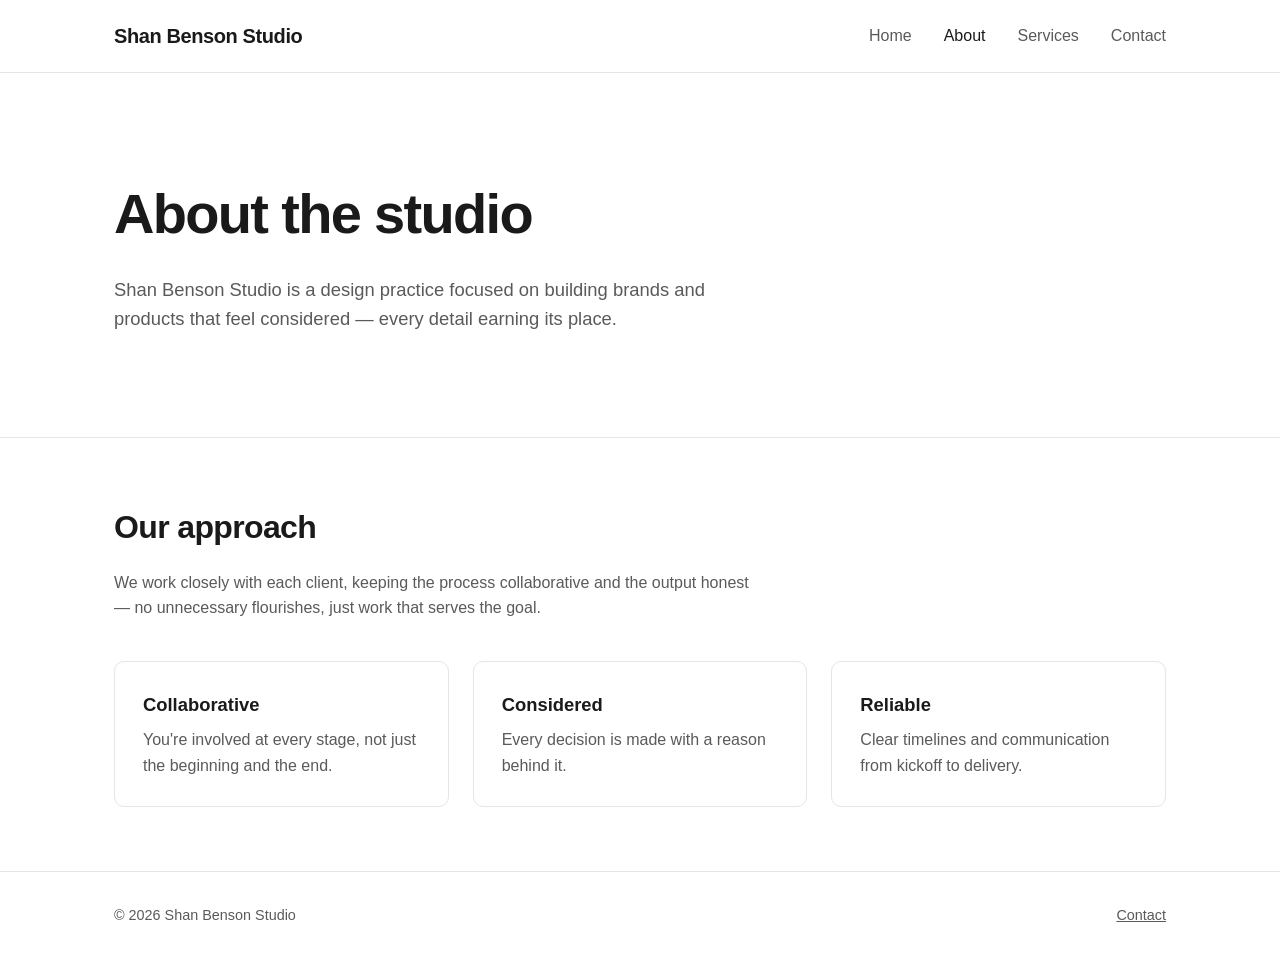
==== about.html @ 9992d344 "Add initial studio website (Home, About, Services, Contact) Static HTML/CSS/JS site with responsive " ====
<!DOCTYPE html>
<html lang="en">
<head>
  <meta charset="UTF-8">
  <meta name="viewport" content="width=device-width, initial-scale=1.0">
  <title>About — Shan Benson Studio</title>
  <meta name="description" content="Learn about Shan Benson Studio.">
  <link rel="stylesheet" href="css/style.css">
</head>
<body>
  <header class="site-header">
    <div class="container">
      <a href="index.html" class="logo">Shan Benson Studio</a>
      <button class="nav-toggle" aria-label="Toggle navigation">&#9776;</button>
      <ul class="nav-links">
        <li><a href="index.html">Home</a></li>
        <li><a href="about.html" aria-current="page">About</a></li>
        <li><a href="services.html">Services</a></li>
        <li><a href="contact.html">Contact</a></li>
      </ul>
    </div>
  </header>

  <main>
    <section class="hero">
      <div class="container">
        <h1>About the studio</h1>
        <p>Shan Benson Studio is a design practice focused on building brands and products that feel considered — every detail earning its place.</p>
      </div>
    </section>

    <section>
      <div class="container">
        <h2 class="section-title">Our approach</h2>
        <p class="section-lead">We work closely with each client, keeping the process collaborative and the output honest — no unnecessary flourishes, just work that serves the goal.</p>
        <div class="grid">
          <div class="card">
            <h3>Collaborative</h3>
            <p>You're involved at every stage, not just the beginning and the end.</p>
          </div>
          <div class="card">
            <h3>Considered</h3>
            <p>Every decision is made with a reason behind it.</p>
          </div>
          <div class="card">
            <h3>Reliable</h3>
            <p>Clear timelines and communication from kickoff to delivery.</p>
          </div>
        </div>
      </div>
    </section>
  </main>

  <footer class="site-footer">
    <div class="container">
      <span>&copy; <span id="year"></span> Shan Benson Studio</span>
      <span><a href="contact.html">Contact</a></span>
    </div>
  </footer>

  <script src="js/main.js"></script>
  <script>document.getElementById("year").textContent = new Date().getFullYear();</script>
</body>
</html>
---- css/style.css ----
:root {
  --color-bg: #ffffff;
  --color-text: #1a1a1a;
  --color-muted: #5a5a5a;
  --color-accent: #2b2b2b;
  --color-border: #e5e5e5;
  --max-width: 1100px;
  --font-body: -apple-system, BlinkMacSystemFont, "Segoe UI", Roboto, Helvetica, Arial, sans-serif;
}

* {
  box-sizing: border-box;
}

html, body {
  margin: 0;
  padding: 0;
}

body {
  font-family: var(--font-body);
  color: var(--color-text);
  background: var(--color-bg);
  line-height: 1.6;
}

a {
  color: inherit;
}

img {
  max-width: 100%;
  display: block;
}

.container {
  max-width: var(--max-width);
  margin: 0 auto;
  padding: 0 24px;
}

/* Header / nav */
.site-header {
  border-bottom: 1px solid var(--color-border);
  position: sticky;
  top: 0;
  background: var(--color-bg);
  z-index: 10;
}

.site-header .container {
  display: flex;
  align-items: center;
  justify-content: space-between;
  padding-top: 20px;
  padding-bottom: 20px;
}

.logo {
  font-size: 1.25rem;
  font-weight: 700;
  text-decoration: none;
  letter-spacing: -0.02em;
}

.nav-links {
  display: flex;
  gap: 32px;
  list-style: none;
  margin: 0;
  padding: 0;
}

.nav-links a {
  text-decoration: none;
  font-weight: 500;
  color: var(--color-muted);
  transition: color 0.15s ease;
}

.nav-links a:hover,
.nav-links a[aria-current="page"] {
  color: var(--color-text);
}

.nav-toggle {
  display: none;
  background: none;
  border: none;
  font-size: 1.5rem;
  cursor: pointer;
}

/* Hero */
.hero {
  padding: 96px 0 72px;
  text-align: left;
}

.hero h1 {
  font-size: clamp(2.2rem, 5vw, 3.5rem);
  margin: 0 0 16px;
  letter-spacing: -0.03em;
}

.hero p {
  font-size: 1.15rem;
  color: var(--color-muted);
  max-width: 640px;
  margin: 0 0 32px;
}

.btn {
  display: inline-block;
  padding: 12px 28px;
  border-radius: 6px;
  text-decoration: none;
  font-weight: 600;
  transition: opacity 0.15s ease;
}

.btn-primary {
  background: var(--color-accent);
  color: #fff;
}

.btn-primary:hover {
  opacity: 0.85;
}

/* Sections */
section {
  padding: 64px 0;
}

section + section {
  border-top: 1px solid var(--color-border);
}

.section-title {
  font-size: 2rem;
  margin: 0 0 16px;
  letter-spacing: -0.02em;
}

.section-lead {
  color: var(--color-muted);
  max-width: 640px;
  margin-bottom: 40px;
}

/* Grid of cards (services) */
.grid {
  display: grid;
  grid-template-columns: repeat(auto-fit, minmax(240px, 1fr));
  gap: 24px;
}

.card {
  border: 1px solid var(--color-border);
  border-radius: 10px;
  padding: 28px;
}

.card h3 {
  margin: 0 0 8px;
  font-size: 1.15rem;
}

.card p {
  margin: 0;
  color: var(--color-muted);
}

/* Contact form */
.contact-form {
  max-width: 560px;
  display: flex;
  flex-direction: column;
  gap: 16px;
}

.contact-form label {
  font-weight: 600;
  font-size: 0.9rem;
  display: block;
  margin-bottom: 6px;
}

.contact-form input,
.contact-form textarea {
  width: 100%;
  padding: 12px 14px;
  border: 1px solid var(--color-border);
  border-radius: 6px;
  font-family: inherit;
  font-size: 1rem;
}

.contact-form textarea {
  resize: vertical;
  min-height: 140px;
}

.contact-info {
  margin-top: 40px;
  color: var(--color-muted);
}

/* Footer */
.site-footer {
  border-top: 1px solid var(--color-border);
  padding: 32px 0;
  color: var(--color-muted);
  font-size: 0.9rem;
}

.site-footer .container {
  display: flex;
  align-items: center;
  justify-content: space-between;
  flex-wrap: wrap;
  gap: 12px;
}

/* Responsive nav */
@media (max-width: 720px) {
  .nav-toggle {
    display: block;
  }

  .nav-links {
    position: absolute;
    top: 100%;
    left: 0;
    right: 0;
    background: var(--color-bg);
    border-bottom: 1px solid var(--color-border);
    flex-direction: column;
    gap: 0;
    display: none;
  }

  .nav-links.is-open {
    display: flex;
  }

  .nav-links li {
    border-top: 1px solid var(--color-border);
  }

  .nav-links a {
    display: block;
    padding: 16px 24px;
  }

  .site-header .container {
    position: relative;
  }
}
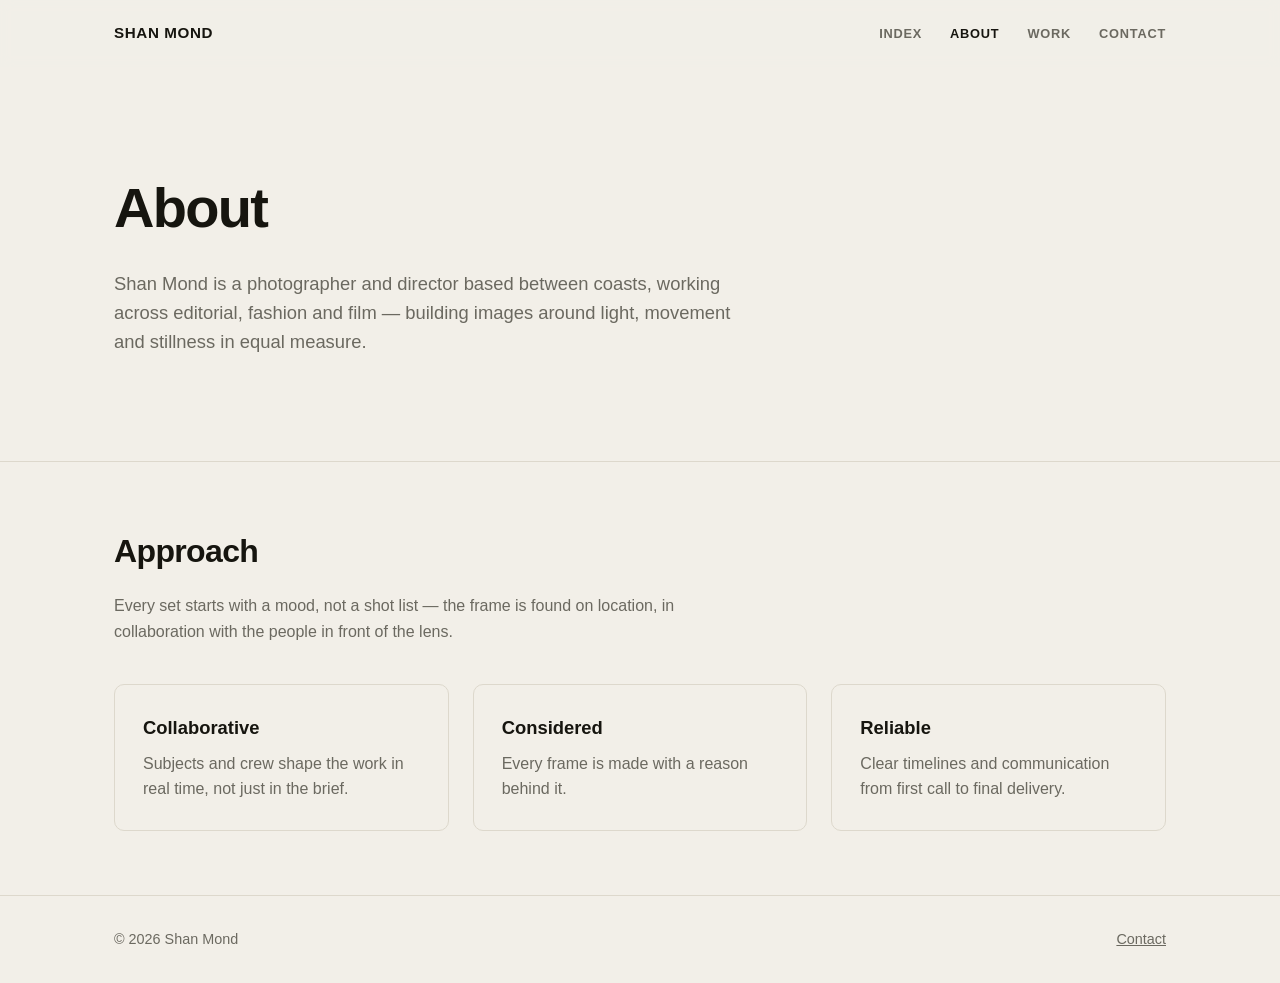
==== commit 66ee4a3d: "Redesign as Shan Mond photography/director portfolio Rebuild the homepage with an editorial moodboar" ====
--- a/about.html
+++ b/about.html
@@ -3,19 +3,19 @@
 <head>
   <meta charset="UTF-8">
   <meta name="viewport" content="width=device-width, initial-scale=1.0">
-  <title>About — Shan Benson Studio</title>
-  <meta name="description" content="Learn about Shan Benson Studio.">
+  <title>About — Shan Mond</title>
+  <meta name="description" content="Shan Mond is a photographer and director working across editorial, fashion and film.">
   <link rel="stylesheet" href="css/style.css">
 </head>
 <body>
   <header class="site-header">
     <div class="container">
-      <a href="index.html" class="logo">Shan Benson Studio</a>
+      <a href="index.html" class="logo">Shan Mond</a>
       <button class="nav-toggle" aria-label="Toggle navigation">&#9776;</button>
       <ul class="nav-links">
-        <li><a href="index.html">Home</a></li>
+        <li><a href="index.html">Index</a></li>
         <li><a href="about.html" aria-current="page">About</a></li>
-        <li><a href="services.html">Services</a></li>
+        <li><a href="services.html">Work</a></li>
         <li><a href="contact.html">Contact</a></li>
       </ul>
     </div>
@@ -24,27 +24,27 @@
   <main>
     <section class="hero">
       <div class="container">
-        <h1>About the studio</h1>
-        <p>Shan Benson Studio is a design practice focused on building brands and products that feel considered — every detail earning its place.</p>
+        <h1>About</h1>
+        <p>Shan Mond is a photographer and director based between coasts, working across editorial, fashion and film — building images around light, movement and stillness in equal measure.</p>
       </div>
     </section>
 
     <section>
       <div class="container">
-        <h2 class="section-title">Our approach</h2>
-        <p class="section-lead">We work closely with each client, keeping the process collaborative and the output honest — no unnecessary flourishes, just work that serves the goal.</p>
+        <h2 class="section-title">Approach</h2>
+        <p class="section-lead">Every set starts with a mood, not a shot list — the frame is found on location, in collaboration with the people in front of the lens.</p>
         <div class="grid">
           <div class="card">
             <h3>Collaborative</h3>
-            <p>You're involved at every stage, not just the beginning and the end.</p>
+            <p>Subjects and crew shape the work in real time, not just in the brief.</p>
           </div>
           <div class="card">
             <h3>Considered</h3>
-            <p>Every decision is made with a reason behind it.</p>
+            <p>Every frame is made with a reason behind it.</p>
           </div>
           <div class="card">
             <h3>Reliable</h3>
-            <p>Clear timelines and communication from kickoff to delivery.</p>
+            <p>Clear timelines and communication from first call to final delivery.</p>
           </div>
         </div>
       </div>
@@ -53,7 +53,7 @@
 
   <footer class="site-footer">
     <div class="container">
-      <span>&copy; <span id="year"></span> Shan Benson Studio</span>
+      <span>&copy; <span id="year"></span> Shan Mond</span>
       <span><a href="contact.html">Contact</a></span>
     </div>
   </footer>
--- a/css/style.css
+++ b/css/style.css
@@ -1,10 +1,11 @@
 :root {
-  --color-bg: #ffffff;
-  --color-text: #1a1a1a;
-  --color-muted: #5a5a5a;
-  --color-accent: #2b2b2b;
-  --color-border: #e5e5e5;
+  --color-bg: #f2efe8;
+  --color-text: #16150f;
+  --color-muted: #6b6960;
+  --color-accent: #16150f;
+  --color-border: #ddd8cc;
   --max-width: 1100px;
+  --header-h: 66px;
   --font-body: -apple-system, BlinkMacSystemFont, "Segoe UI", Roboto, Helvetica, Arial, sans-serif;
 }
 
@@ -41,31 +42,36 @@
 
 /* Header / nav */
 .site-header {
-  border-bottom: 1px solid var(--color-border);
+  border-bottom: 1px solid transparent;
   position: sticky;
   top: 0;
-  background: var(--color-bg);
-  z-index: 10;
+  background: rgba(242, 239, 232, 0.86);
+  backdrop-filter: blur(6px);
+  -webkit-backdrop-filter: blur(6px);
+  z-index: 30;
 }
 
 .site-header .container {
   display: flex;
   align-items: center;
   justify-content: space-between;
-  padding-top: 20px;
-  padding-bottom: 20px;
+  height: var(--header-h);
+  padding-top: 0;
+  padding-bottom: 0;
 }
 
 .logo {
-  font-size: 1.25rem;
-  font-weight: 700;
+  font-size: 0.95rem;
+  font-weight: 800;
   text-decoration: none;
-  letter-spacing: -0.02em;
+  letter-spacing: 0.04em;
+  text-transform: uppercase;
+  color: var(--color-text);
 }
 
 .nav-links {
   display: flex;
-  gap: 32px;
+  gap: 28px;
   list-style: none;
   margin: 0;
   padding: 0;
@@ -73,7 +79,10 @@
 
 .nav-links a {
   text-decoration: none;
-  font-weight: 500;
+  font-weight: 600;
+  font-size: 0.8rem;
+  letter-spacing: 0.06em;
+  text-transform: uppercase;
   color: var(--color-muted);
   transition: color 0.15s ease;
 }
@@ -108,6 +117,143 @@
   color: var(--color-muted);
   max-width: 640px;
   margin: 0 0 32px;
+}
+
+/* Home — loading collage / scatter gallery */
+.home-hero {
+  position: relative;
+  height: calc(100vh - var(--header-h));
+  min-height: 560px;
+  overflow: hidden;
+  background: var(--color-bg);
+}
+
+.plus-mark {
+  position: absolute;
+  top: 4%;
+  left: 50%;
+  transform: translateX(-50%);
+  font-size: 1.75rem;
+  font-weight: 300;
+  color: var(--color-text);
+  z-index: 6;
+}
+
+.brand-flash {
+  position: absolute;
+  top: 50%;
+  left: 50%;
+  transform: translate(-50%, -50%);
+  margin: 0;
+  z-index: 6;
+  font-size: clamp(2rem, 6.5vw, 5.5rem);
+  font-weight: 900;
+  letter-spacing: -0.02em;
+  text-transform: uppercase;
+  color: var(--color-text);
+  white-space: nowrap;
+  text-align: center;
+  animation: brandFlicker 6s ease-in-out infinite;
+}
+
+@keyframes brandFlicker {
+  0%, 2%, 4%, 5%, 7%, 100% { opacity: 1; }
+  1%, 3%, 6% { opacity: 0.3; }
+}
+
+.scatter-item {
+  position: absolute;
+  top: var(--top);
+  left: var(--left);
+  width: var(--w);
+  z-index: 2;
+  transform: rotate(var(--rot));
+  transition: transform 1.3s cubic-bezier(0.16, 1, 0.3, 1) var(--d, 0s),
+              opacity 1s ease var(--d, 0s);
+  opacity: 1;
+}
+
+.scatter-item--feature {
+  z-index: 3;
+}
+
+.scatter-item img {
+  width: 100%;
+  height: auto;
+  display: block;
+}
+
+/* Gathered / loading state — photos clustered center, wordmark holding the space */
+body.is-loading .scatter-item {
+  transform: translate(
+      calc(50vw - var(--left) - (var(--w) / 2)),
+      calc(48vh - var(--top) - (var(--w) * 0.65))
+    )
+    scale(0.4) rotate(0deg);
+  opacity: 0.9;
+  transition: none;
+}
+
+.statement {
+  text-align: center;
+}
+
+.statement .section-lead {
+  max-width: 560px;
+  margin-left: auto;
+  margin-right: auto;
+  text-align: center;
+}
+
+.statement .btn {
+  margin-top: 8px;
+}
+
+@media (prefers-reduced-motion: reduce) {
+  .brand-flash {
+    animation: none;
+  }
+
+  .scatter-item,
+  body.is-loading .scatter-item {
+    transform: rotate(var(--rot)) !important;
+    transition: none !important;
+    opacity: 1 !important;
+  }
+}
+
+@media (max-width: 860px) {
+  .home-hero {
+    height: auto;
+    min-height: 0;
+    overflow: visible;
+    padding: 48px 0 32px;
+  }
+
+  .plus-mark {
+    display: none;
+  }
+
+  .brand-flash {
+    position: static;
+    transform: none;
+    display: block;
+    margin: 0 auto 28px;
+    font-size: clamp(1.8rem, 9vw, 2.6rem);
+    animation: none;
+  }
+
+  .scatter-item,
+  body.is-loading .scatter-item {
+    position: static;
+    width: 84%;
+    max-width: 360px;
+    margin: 0 auto 20px;
+    transform: none !important;
+    transition: none !important;
+    opacity: 1 !important;
+    display: block;
+  }
 }
 
 .btn {
